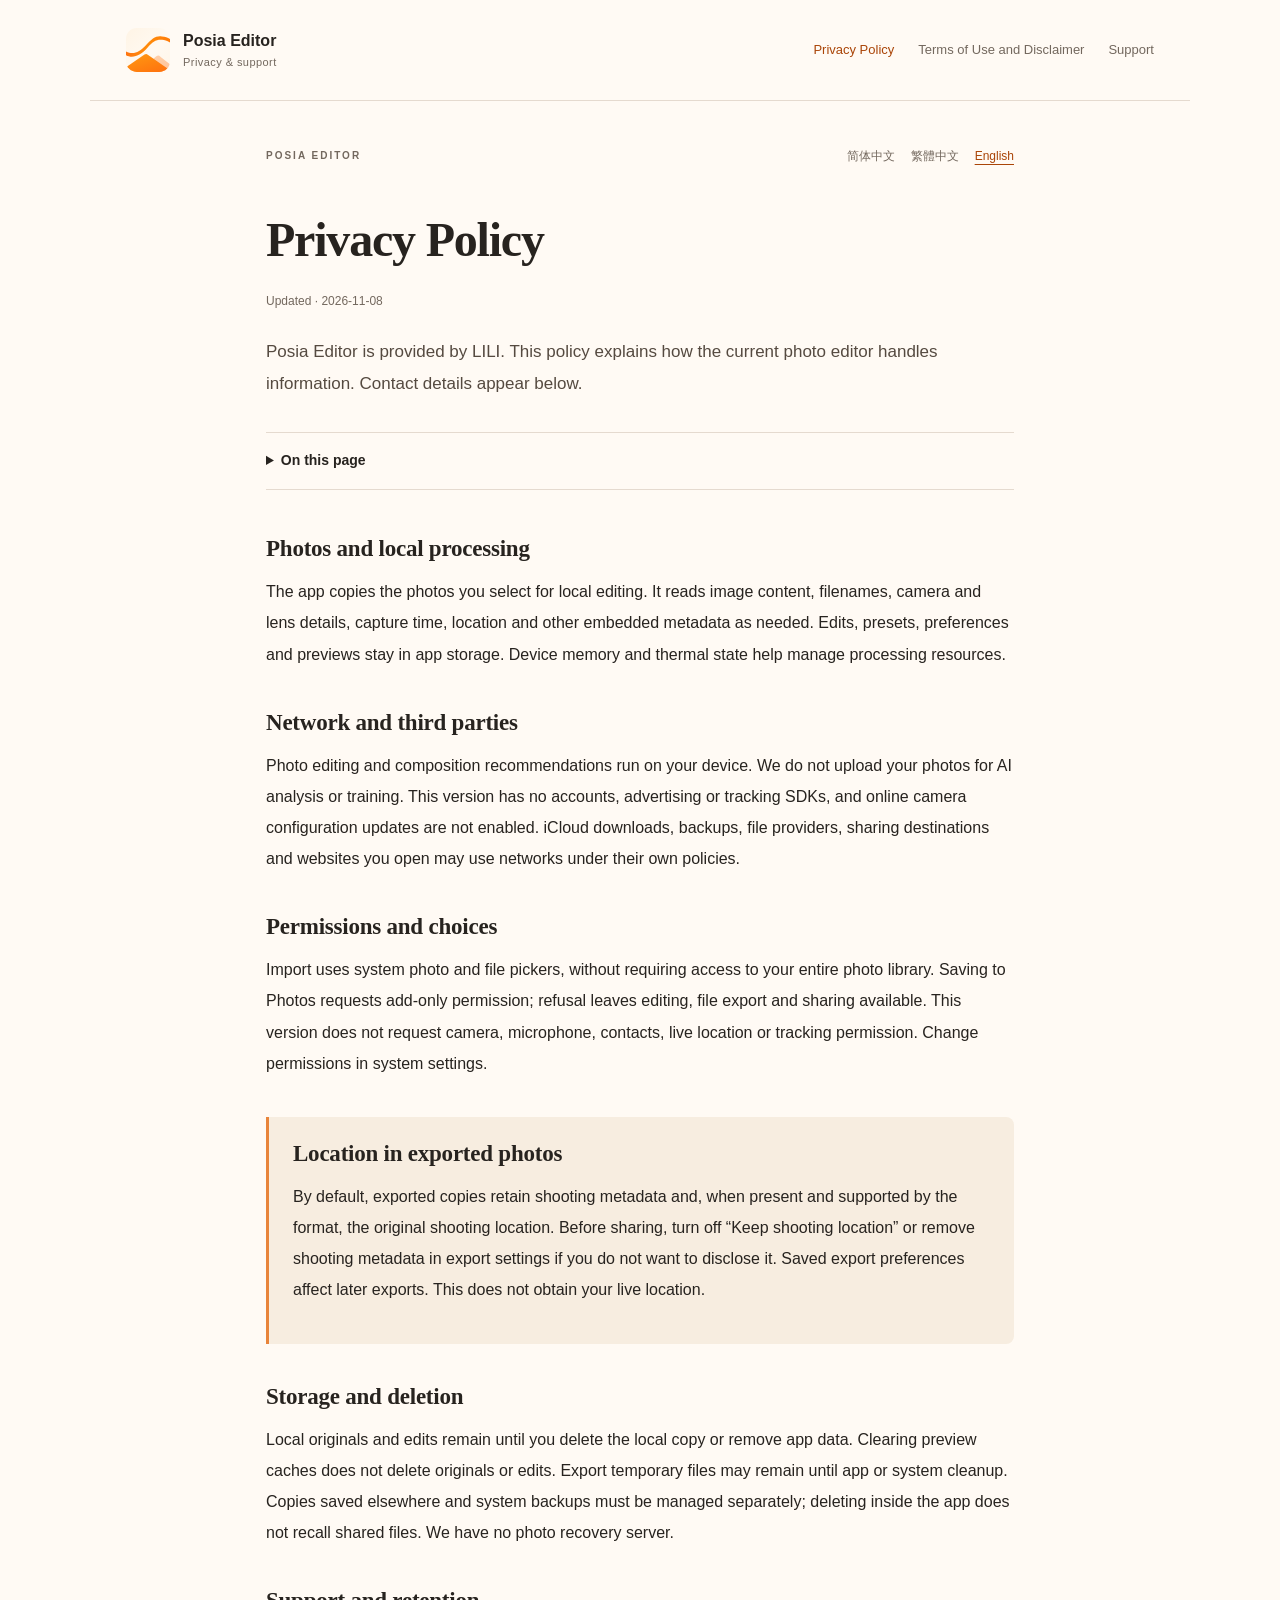
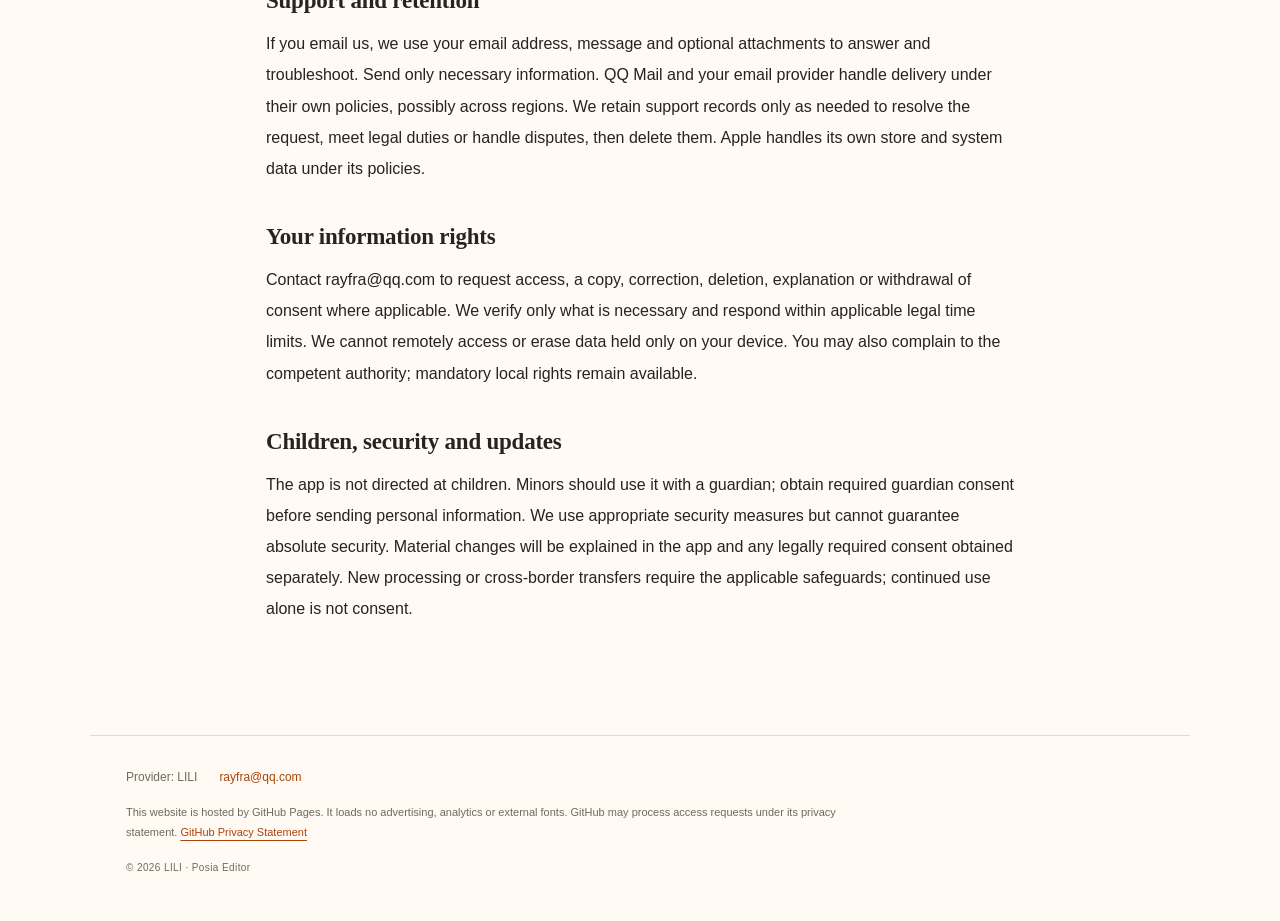
==== privacy-en.html @ 7c78d697 "Publish Posia Editor privacy, terms and support pages" ====
<!doctype html>
<html lang="en"><head><meta charset="utf-8"><meta name="viewport" content="width=device-width,initial-scale=1">
<title>Privacy Policy · Posia Editor</title><meta name="description" content="Photo editing and composition. Find our privacy policy, terms of use and practical help here.">
<link rel="icon" href="icon.svg" type="image/svg+xml"><link rel="stylesheet" href="styles.css"></head>
<body><a class="skip" href="#main">Skip to content</a>
<header class="site-header"><a class="brand" href="index-en.html"><img src="icon.svg" width="44" height="44" alt=""><span>Posia Editor<small>Privacy &amp; support</small></span></a><nav aria-label="Privacy &amp; support"><a href="privacy-en.html" aria-current="page">Privacy Policy</a><a href="terms-en.html">Terms of Use and Disclaimer</a><a href="support-en.html">Support</a></nav></header>
<main id="main"><div class="page-top"><span class="eyebrow">POSIA EDITOR</span><nav class="languages" aria-label="Language"><a href="privacy.html" lang="zh-Hans" hreflang="zh-Hans">简体中文</a><a href="privacy-zh-Hant.html" lang="zh-Hant" hreflang="zh-Hant">繁體中文</a><a href="privacy-en.html" lang="en" hreflang="en" aria-current="page">English</a></nav></div><h1>Privacy Policy</h1><p class="revision">Updated · <time datetime="2026-11-08">2026-11-08</time></p><p class="intro">Posia Editor is provided by LILI. This policy explains how the current photo editor handles information. Contact details appear below.</p><details class="contents"><summary>On this page</summary><ol><li><a href="#local">Photos and local processing</a></li><li><a href="#network">Network and third parties</a></li><li><a href="#permissions">Permissions and choices</a></li><li><a href="#export">Location in exported photos</a></li><li><a href="#storage">Storage and deletion</a></li><li><a href="#support">Support and retention</a></li><li><a href="#rights">Your information rights</a></li><li><a href="#children-updates">Children, security and updates</a></li></ol></details><article><section id="local"><h2>Photos and local processing</h2><p>The app copies the photos you select for local editing. It reads image content, filenames, camera and lens details, capture time, location and other embedded metadata as needed. Edits, presets, preferences and previews stay in app storage. Device memory and thermal state help manage processing resources.</p></section><section id="network"><h2>Network and third parties</h2><p>Photo editing and composition recommendations run on your device. We do not upload your photos for AI analysis or training. This version has no accounts, advertising or tracking SDKs, and online camera configuration updates are not enabled. iCloud downloads, backups, file providers, sharing destinations and websites you open may use networks under their own policies.</p></section><section id="permissions"><h2>Permissions and choices</h2><p>Import uses system photo and file pickers, without requiring access to your entire photo library. Saving to Photos requests add-only permission; refusal leaves editing, file export and sharing available. This version does not request camera, microphone, contacts, live location or tracking permission. Change permissions in system settings.</p></section><section id="export" class="important"><h2>Location in exported photos</h2><p>By default, exported copies retain shooting metadata and, when present and supported by the format, the original shooting location. Before sharing, turn off “Keep shooting location” or remove shooting metadata in export settings if you do not want to disclose it. Saved export preferences affect later exports. This does not obtain your live location.</p></section><section id="storage"><h2>Storage and deletion</h2><p>Local originals and edits remain until you delete the local copy or remove app data. Clearing preview caches does not delete originals or edits. Export temporary files may remain until app or system cleanup. Copies saved elsewhere and system backups must be managed separately; deleting inside the app does not recall shared files. We have no photo recovery server.</p></section><section id="support"><h2>Support and retention</h2><p>If you email us, we use your email address, message and optional attachments to answer and troubleshoot. Send only necessary information. QQ Mail and your email provider handle delivery under their own policies, possibly across regions. We retain support records only as needed to resolve the request, meet legal duties or handle disputes, then delete them. Apple handles its own store and system data under its policies.</p></section><section id="rights"><h2>Your information rights</h2><p>Contact rayfra@qq.com to request access, a copy, correction, deletion, explanation or withdrawal of consent where applicable. We verify only what is necessary and respond within applicable legal time limits. We cannot remotely access or erase data held only on your device. You may also complain to the competent authority; mandatory local rights remain available.</p></section><section id="children-updates"><h2>Children, security and updates</h2><p>The app is not directed at children. Minors should use it with a guardian; obtain required guardian consent before sending personal information. We use appropriate security measures but cannot guarantee absolute security. Material changes will be explained in the app and any legally required consent obtained separately. New processing or cross-border transfers require the applicable safeguards; continued use alone is not consent.</p></section></article></main>
<footer><div class="contact-line">Provider: LILI<a href="mailto:rayfra@qq.com">rayfra@qq.com</a></div>
<p>This website is hosted by GitHub Pages. It loads no advertising, analytics or external fonts. GitHub may process access requests under its privacy statement. <a href="https://docs.github.com/en/site-policy/privacy-policies/github-privacy-statement">GitHub Privacy Statement</a></p><small>© 2026 LILI · Posia Editor</small></footer></body></html>
---- styles.css ----
:root{color-scheme:light;--paper:#fffaf4;--ink:#27231f;--muted:#73685e;--accent:#aa4508;--line:#e5dacf;--wash:#f7ede0}
*{box-sizing:border-box}html{scroll-padding-top:24px}body{margin:0;background:var(--paper);color:var(--ink);font-family:"Avenir Next","PingFang SC","Microsoft YaHei",sans-serif;font-size:16px;line-height:1.85}a{color:var(--accent);text-underline-offset:4px}a:focus-visible,summary:focus-visible{outline:3px solid var(--accent);outline-offset:5px;border-radius:3px}.skip{position:absolute;left:12px;top:-80px;background:var(--paper);padding:8px 16px;z-index:5}.skip:focus{top:12px}
.site-header{max-width:1100px;margin:auto;padding:28px 36px;display:flex;align-items:center;justify-content:space-between;gap:24px;border-bottom:1px solid var(--line)}.brand{display:flex;align-items:center;gap:13px;text-decoration:none;color:var(--ink);font-weight:650;line-height:1.35}.brand img{display:block}.brand small{display:block;font-size:11px;color:var(--muted);font-weight:400;letter-spacing:.04em;margin-top:4px}.site-header nav{display:flex;gap:24px;font-size:13px}.site-header nav a{color:var(--muted);text-decoration:none}.site-header nav a[aria-current],.site-header nav a:hover{color:var(--accent)}
main{max-width:820px;min-height:50vh;margin:auto;padding:44px 36px 72px}.page-top{display:flex;align-items:center;justify-content:space-between;gap:16px;margin-bottom:42px}.eyebrow{color:var(--muted);font-size:10px;letter-spacing:.2em;font-weight:650}.languages{display:flex;gap:16px;font-size:12px}.languages a{text-decoration:none;color:var(--muted)}.languages a[aria-current]{color:var(--accent);text-decoration:underline}h1,h2{font-family:"Iowan Old Style","Palatino Linotype","Songti SC","Noto Serif CJK SC",serif;font-weight:600;line-height:1.3}h1{font-size:clamp(30px,5vw,48px);letter-spacing:-.025em;margin:0 0 18px}.home-title{font-size:clamp(46px,7vw,68px);margin:8px 0 24px}.revision{font-size:12px;color:var(--muted);margin:0 0 24px}.intro{font-size:17px;color:#554a40;line-height:1.9;margin:0 0 32px;max-width:690px}.contents{border-top:1px solid var(--line);border-bottom:1px solid var(--line);padding:15px 0;margin:32px 0 44px;font-size:14px}.contents summary{cursor:pointer;font-weight:600}.contents ol{padding-inline-start:24px}.contents a{text-decoration:none}article section{margin:0 0 38px;scroll-margin-top:24px}h2{font-size:23px;letter-spacing:-.01em;margin:0 0 12px}p{margin:0 0 16px;overflow-wrap:anywhere}article section p{line-height:1.95}.important{padding:22px 24px;background:var(--wash);border-inline-start:3px solid #e8843a;border-radius:0 8px 8px 0}
.directory{margin-top:50px;border-top:1px solid var(--line)}.directory-row{display:flex;justify-content:space-between;gap:20px;padding:28px 0;border-bottom:1px solid var(--line);text-decoration:none;color:var(--ink)}.directory-row h2{font-size:24px;margin-bottom:7px}.directory-row p{font-size:14px;margin:0;color:var(--muted)}.directory-row>span{font-size:24px;color:var(--accent)}.directory-row:hover h2{color:var(--accent)}.contact-box{border:1px solid var(--line);border-radius:10px;padding:22px 26px;display:flex;flex-direction:column;gap:4px;margin:30px 0 50px}.contact-box>span,.contact-box small{font-size:12px;color:var(--muted)}.contact-box>a{font-size:clamp(20px,4vw,28px);font-weight:500;text-decoration:none;width:fit-content}.contact-box>a span{font-size:20px;margin-inline-start:8px}
footer{max-width:1100px;margin:auto;border-top:1px solid var(--line);padding:30px 36px 42px;color:var(--muted);font-size:12px}footer p{max-width:760px;font-size:11px;margin:14px 0}.contact-line{display:flex;gap:22px;flex-wrap:wrap}.contact-line a{text-decoration:none}footer small{font-size:10px;letter-spacing:.04em}
@media(max-width:650px){.site-header{padding:20px;align-items:flex-start;flex-direction:column;gap:18px}.site-header nav{gap:20px;flex-wrap:wrap;font-size:12px}main{padding:28px 20px 52px}.page-top{flex-wrap:wrap;gap:18px;margin-bottom:32px}.eyebrow{font-size:9px}.languages{gap:15px}.intro{font-size:16px}h2{font-size:21px}.important{padding:18px}.contact-box{padding:20px}footer{padding:26px 20px 32px}.directory-row{padding:24px 0}}@media(prefers-reduced-motion:no-preference){a{transition:color .15s ease}}@media print{.site-header,.page-top,.contents{display:none}body{background:white;color:black}main{max-width:none;padding:0}.important{border:1px solid #777;background:none}footer{padding:16px 0}a{color:inherit}}
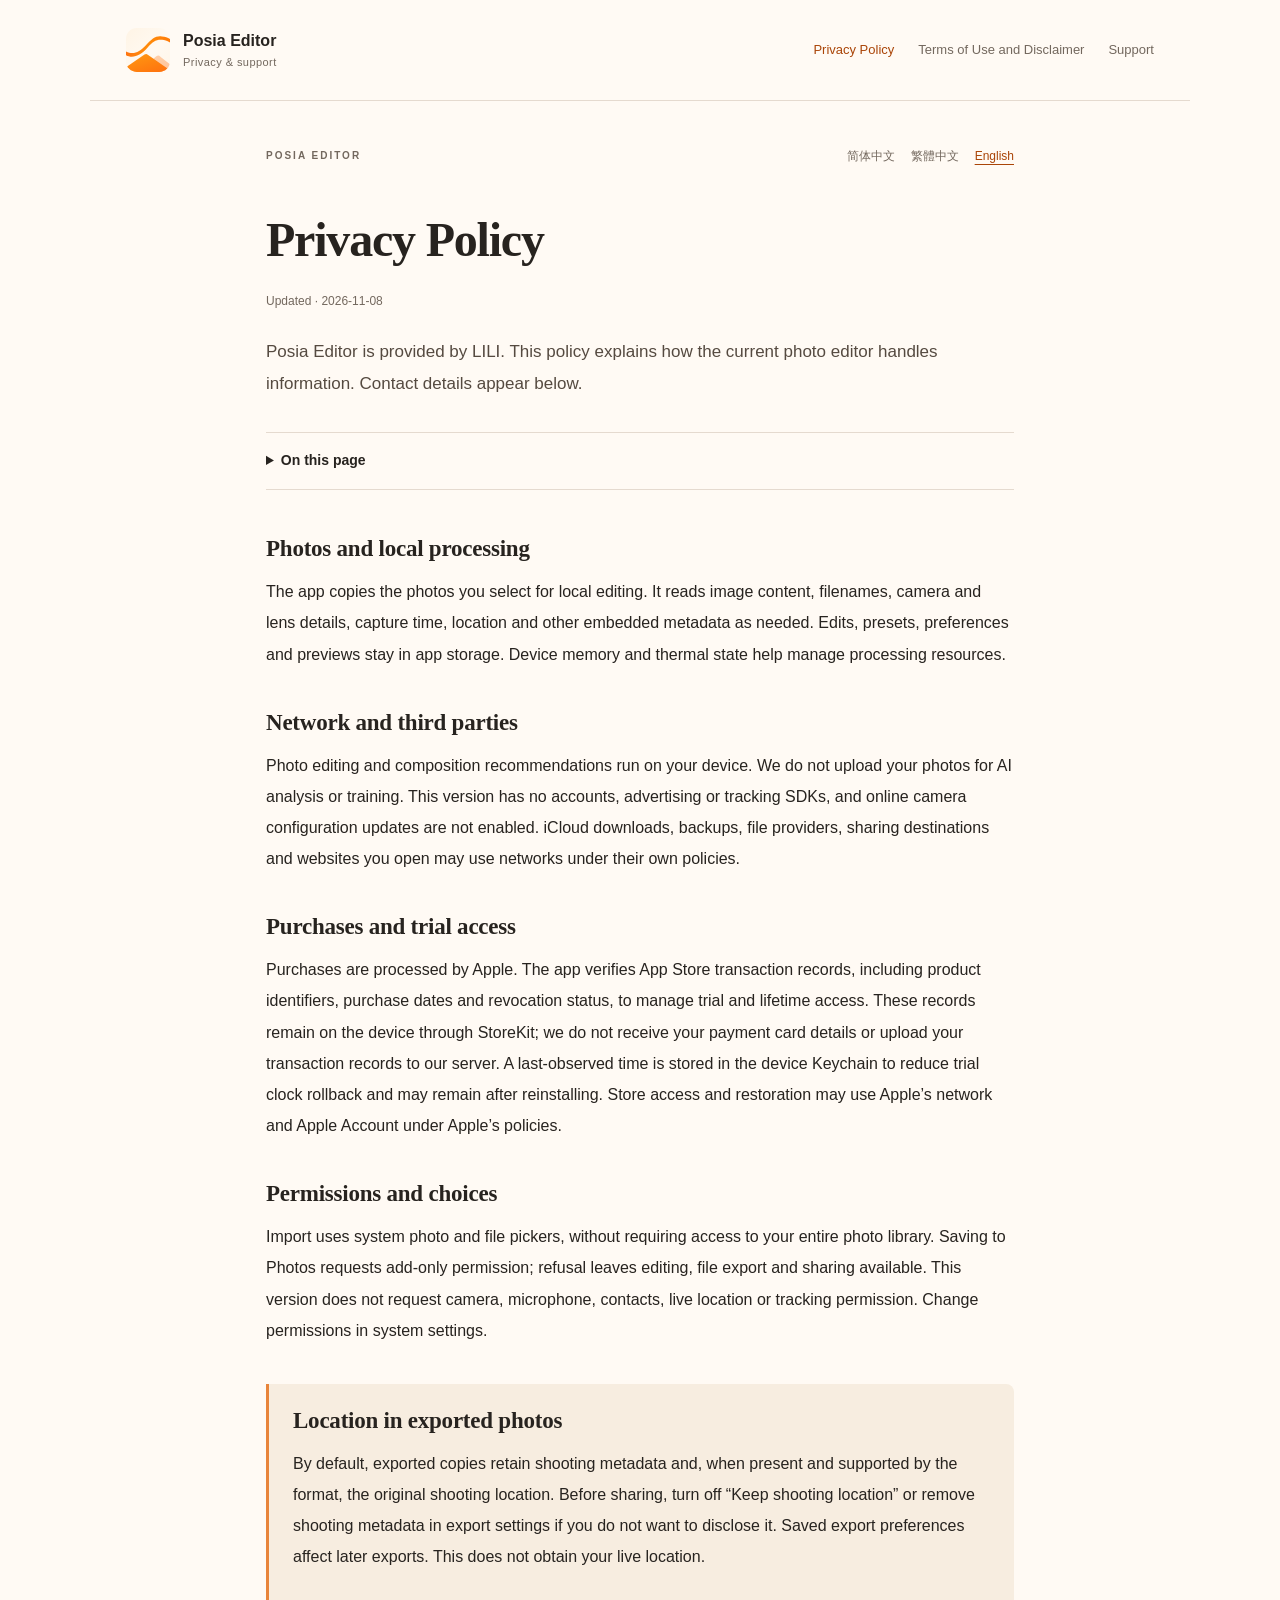
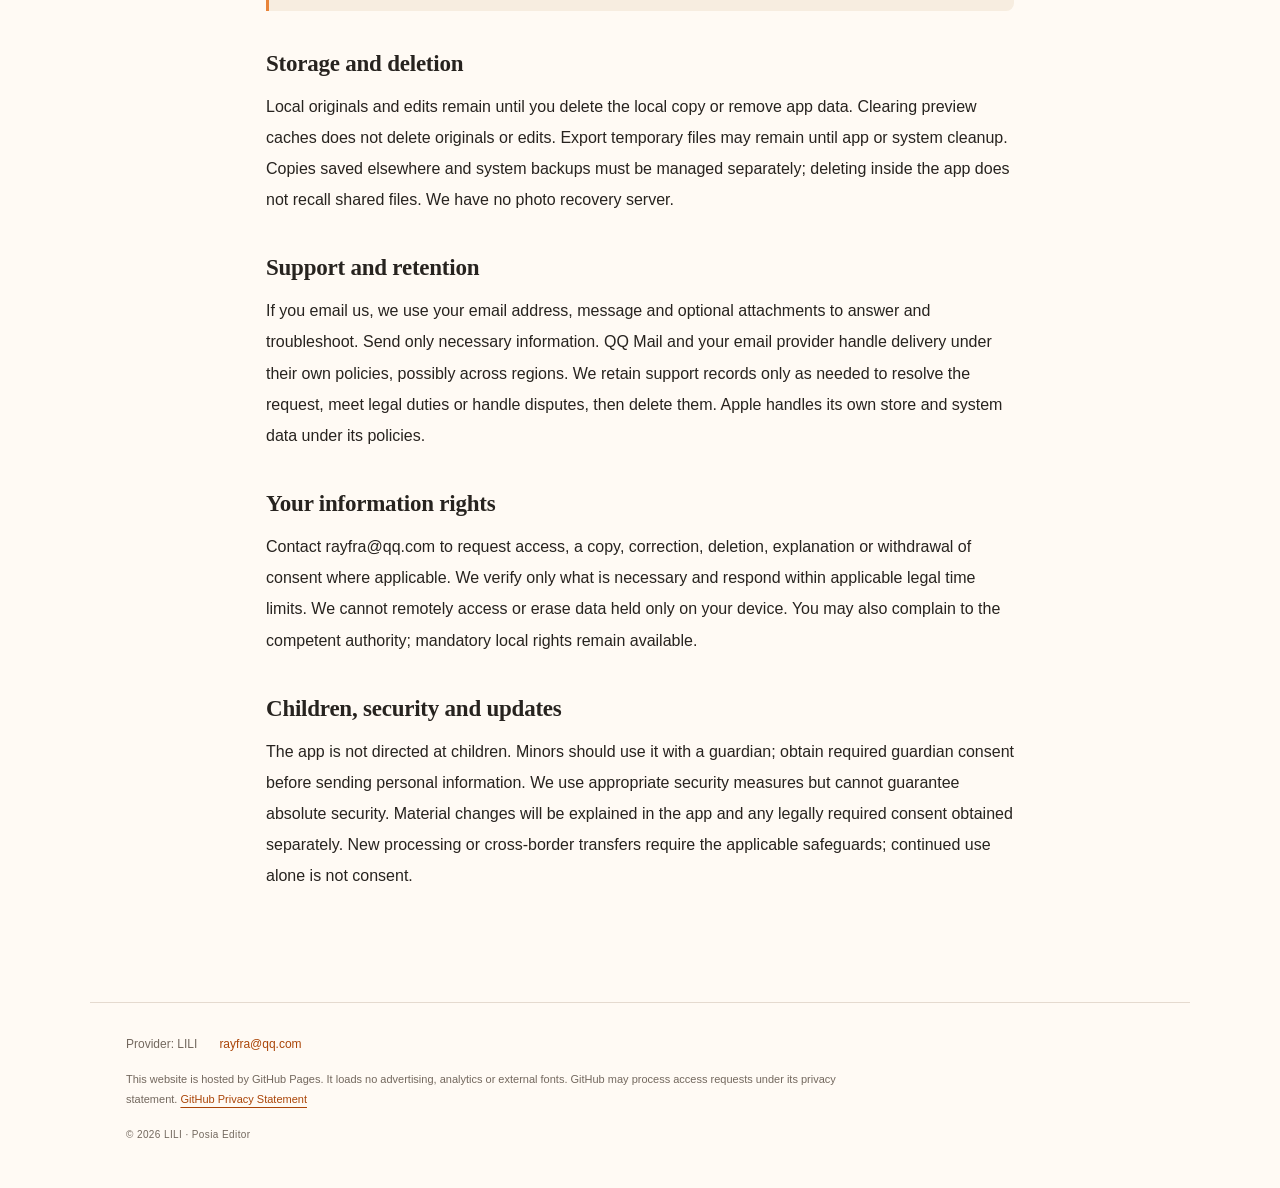
==== commit 05cb06d6: "Sync seven-day trial and lifetime purchase policies from app af9a9a8" ====
--- a/privacy-en.html
+++ b/privacy-en.html
@@ -4,6 +4,6 @@
 <link rel="icon" href="icon.svg" type="image/svg+xml"><link rel="stylesheet" href="styles.css"></head>
 <body><a class="skip" href="#main">Skip to content</a>
 <header class="site-header"><a class="brand" href="index-en.html"><img src="icon.svg" width="44" height="44" alt=""><span>Posia Editor<small>Privacy &amp; support</small></span></a><nav aria-label="Privacy &amp; support"><a href="privacy-en.html" aria-current="page">Privacy Policy</a><a href="terms-en.html">Terms of Use and Disclaimer</a><a href="support-en.html">Support</a></nav></header>
-<main id="main"><div class="page-top"><span class="eyebrow">POSIA EDITOR</span><nav class="languages" aria-label="Language"><a href="privacy.html" lang="zh-Hans" hreflang="zh-Hans">简体中文</a><a href="privacy-zh-Hant.html" lang="zh-Hant" hreflang="zh-Hant">繁體中文</a><a href="privacy-en.html" lang="en" hreflang="en" aria-current="page">English</a></nav></div><h1>Privacy Policy</h1><p class="revision">Updated · <time datetime="2026-11-08">2026-11-08</time></p><p class="intro">Posia Editor is provided by LILI. This policy explains how the current photo editor handles information. Contact details appear below.</p><details class="contents"><summary>On this page</summary><ol><li><a href="#local">Photos and local processing</a></li><li><a href="#network">Network and third parties</a></li><li><a href="#permissions">Permissions and choices</a></li><li><a href="#export">Location in exported photos</a></li><li><a href="#storage">Storage and deletion</a></li><li><a href="#support">Support and retention</a></li><li><a href="#rights">Your information rights</a></li><li><a href="#children-updates">Children, security and updates</a></li></ol></details><article><section id="local"><h2>Photos and local processing</h2><p>The app copies the photos you select for local editing. It reads image content, filenames, camera and lens details, capture time, location and other embedded metadata as needed. Edits, presets, preferences and previews stay in app storage. Device memory and thermal state help manage processing resources.</p></section><section id="network"><h2>Network and third parties</h2><p>Photo editing and composition recommendations run on your device. We do not upload your photos for AI analysis or training. This version has no accounts, advertising or tracking SDKs, and online camera configuration updates are not enabled. iCloud downloads, backups, file providers, sharing destinations and websites you open may use networks under their own policies.</p></section><section id="permissions"><h2>Permissions and choices</h2><p>Import uses system photo and file pickers, without requiring access to your entire photo library. Saving to Photos requests add-only permission; refusal leaves editing, file export and sharing available. This version does not request camera, microphone, contacts, live location or tracking permission. Change permissions in system settings.</p></section><section id="export" class="important"><h2>Location in exported photos</h2><p>By default, exported copies retain shooting metadata and, when present and supported by the format, the original shooting location. Before sharing, turn off “Keep shooting location” or remove shooting metadata in export settings if you do not want to disclose it. Saved export preferences affect later exports. This does not obtain your live location.</p></section><section id="storage"><h2>Storage and deletion</h2><p>Local originals and edits remain until you delete the local copy or remove app data. Clearing preview caches does not delete originals or edits. Export temporary files may remain until app or system cleanup. Copies saved elsewhere and system backups must be managed separately; deleting inside the app does not recall shared files. We have no photo recovery server.</p></section><section id="support"><h2>Support and retention</h2><p>If you email us, we use your email address, message and optional attachments to answer and troubleshoot. Send only necessary information. QQ Mail and your email provider handle delivery under their own policies, possibly across regions. We retain support records only as needed to resolve the request, meet legal duties or handle disputes, then delete them. Apple handles its own store and system data under its policies.</p></section><section id="rights"><h2>Your information rights</h2><p>Contact rayfra@qq.com to request access, a copy, correction, deletion, explanation or withdrawal of consent where applicable. We verify only what is necessary and respond within applicable legal time limits. We cannot remotely access or erase data held only on your device. You may also complain to the competent authority; mandatory local rights remain available.</p></section><section id="children-updates"><h2>Children, security and updates</h2><p>The app is not directed at children. Minors should use it with a guardian; obtain required guardian consent before sending personal information. We use appropriate security measures but cannot guarantee absolute security. Material changes will be explained in the app and any legally required consent obtained separately. New processing or cross-border transfers require the applicable safeguards; continued use alone is not consent.</p></section></article></main>
+<main id="main"><div class="page-top"><span class="eyebrow">POSIA EDITOR</span><nav class="languages" aria-label="Language"><a href="privacy.html" lang="zh-Hans" hreflang="zh-Hans">简体中文</a><a href="privacy-zh-Hant.html" lang="zh-Hant" hreflang="zh-Hant">繁體中文</a><a href="privacy-en.html" lang="en" hreflang="en" aria-current="page">English</a></nav></div><h1>Privacy Policy</h1><p class="revision">Updated · <time datetime="2026-11-08">2026-11-08</time></p><p class="intro">Posia Editor is provided by LILI. This policy explains how the current photo editor handles information. Contact details appear below.</p><details class="contents"><summary>On this page</summary><ol><li><a href="#local">Photos and local processing</a></li><li><a href="#network">Network and third parties</a></li><li><a href="#purchases">Purchases and trial access</a></li><li><a href="#permissions">Permissions and choices</a></li><li><a href="#export">Location in exported photos</a></li><li><a href="#storage">Storage and deletion</a></li><li><a href="#support">Support and retention</a></li><li><a href="#rights">Your information rights</a></li><li><a href="#children-updates">Children, security and updates</a></li></ol></details><article><section id="local"><h2>Photos and local processing</h2><p>The app copies the photos you select for local editing. It reads image content, filenames, camera and lens details, capture time, location and other embedded metadata as needed. Edits, presets, preferences and previews stay in app storage. Device memory and thermal state help manage processing resources.</p></section><section id="network"><h2>Network and third parties</h2><p>Photo editing and composition recommendations run on your device. We do not upload your photos for AI analysis or training. This version has no accounts, advertising or tracking SDKs, and online camera configuration updates are not enabled. iCloud downloads, backups, file providers, sharing destinations and websites you open may use networks under their own policies.</p></section><section id="purchases"><h2>Purchases and trial access</h2><p>Purchases are processed by Apple. The app verifies App Store transaction records, including product identifiers, purchase dates and revocation status, to manage trial and lifetime access. These records remain on the device through StoreKit; we do not receive your payment card details or upload your transaction records to our server. A last-observed time is stored in the device Keychain to reduce trial clock rollback and may remain after reinstalling. Store access and restoration may use Apple’s network and Apple Account under Apple’s policies.</p></section><section id="permissions"><h2>Permissions and choices</h2><p>Import uses system photo and file pickers, without requiring access to your entire photo library. Saving to Photos requests add-only permission; refusal leaves editing, file export and sharing available. This version does not request camera, microphone, contacts, live location or tracking permission. Change permissions in system settings.</p></section><section id="export" class="important"><h2>Location in exported photos</h2><p>By default, exported copies retain shooting metadata and, when present and supported by the format, the original shooting location. Before sharing, turn off “Keep shooting location” or remove shooting metadata in export settings if you do not want to disclose it. Saved export preferences affect later exports. This does not obtain your live location.</p></section><section id="storage"><h2>Storage and deletion</h2><p>Local originals and edits remain until you delete the local copy or remove app data. Clearing preview caches does not delete originals or edits. Export temporary files may remain until app or system cleanup. Copies saved elsewhere and system backups must be managed separately; deleting inside the app does not recall shared files. We have no photo recovery server.</p></section><section id="support"><h2>Support and retention</h2><p>If you email us, we use your email address, message and optional attachments to answer and troubleshoot. Send only necessary information. QQ Mail and your email provider handle delivery under their own policies, possibly across regions. We retain support records only as needed to resolve the request, meet legal duties or handle disputes, then delete them. Apple handles its own store and system data under its policies.</p></section><section id="rights"><h2>Your information rights</h2><p>Contact rayfra@qq.com to request access, a copy, correction, deletion, explanation or withdrawal of consent where applicable. We verify only what is necessary and respond within applicable legal time limits. We cannot remotely access or erase data held only on your device. You may also complain to the competent authority; mandatory local rights remain available.</p></section><section id="children-updates"><h2>Children, security and updates</h2><p>The app is not directed at children. Minors should use it with a guardian; obtain required guardian consent before sending personal information. We use appropriate security measures but cannot guarantee absolute security. Material changes will be explained in the app and any legally required consent obtained separately. New processing or cross-border transfers require the applicable safeguards; continued use alone is not consent.</p></section></article></main>
 <footer><div class="contact-line">Provider: LILI<a href="mailto:rayfra@qq.com">rayfra@qq.com</a></div>
 <p>This website is hosted by GitHub Pages. It loads no advertising, analytics or external fonts. GitHub may process access requests under its privacy statement. <a href="https://docs.github.com/en/site-policy/privacy-policies/github-privacy-statement">GitHub Privacy Statement</a></p><small>© 2026 LILI · Posia Editor</small></footer></body></html>
